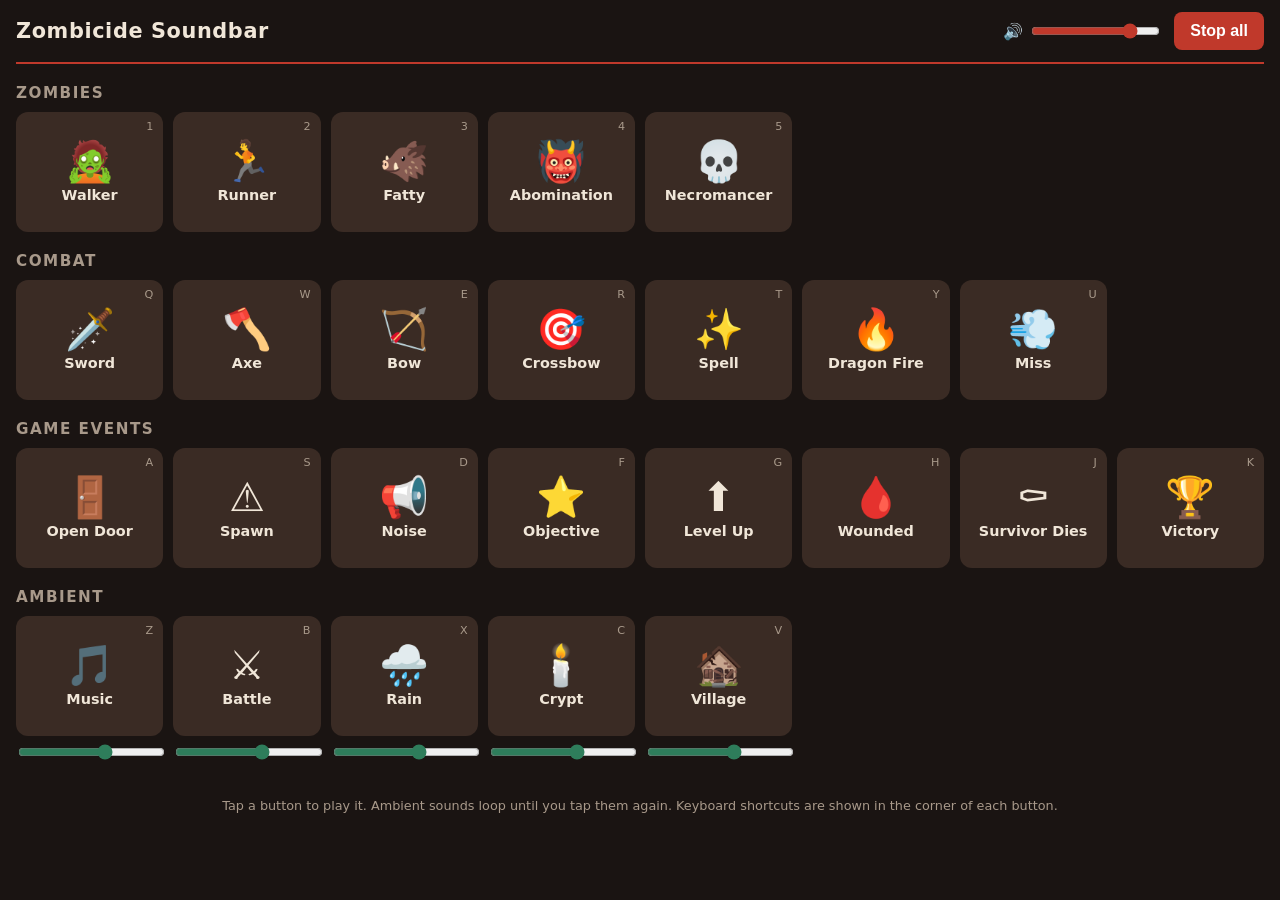
==== index.html @ a4a91b25 "First commit" ====
<!doctype html>
<html lang="en">
<head>
  <meta charset="utf-8">
  <meta name="viewport" content="width=device-width, initial-scale=1, viewport-fit=cover">
  <meta name="theme-color" content="#1a1412">
  <title>Zombicide Soundbar</title>
  <link rel="manifest" href="manifest.json">
  <link rel="icon" href="icon.svg" type="image/svg+xml">
  <link rel="apple-touch-icon" href="icon.svg">
  <link rel="stylesheet" href="style.css">
</head>
<body>
  <header class="topbar">
    <h1>Zombicide Soundbar</h1>
    <div class="controls">
      <label class="volume">
        <span aria-hidden="true">🔊</span>
        <input id="master-volume" type="range" min="0" max="1" step="0.05" value="0.8" aria-label="Master volume">
      </label>
      <button id="stop-all" class="stop-all" type="button">Stop all</button>
    </div>
  </header>

  <main id="board"></main>

  <footer class="hint">
    Tap a button to play it. Ambient sounds loop until you tap them again.
    <span class="desktop-only">Keyboard shortcuts are shown in the corner of each button.</span>
  </footer>

  <script src="sounds.js"></script>
  <script src="app.js"></script>
</body>
</html>
---- style.css ----
:root {
  --bg: #1a1412;
  --panel: #2a201c;
  --button: #3a2b24;
  --button-hover: #4a372e;
  --text: #f0e6d8;
  --muted: #a8998a;
  --accent: #c0392b;
  --ambient: #2e7d5b;
  --radius: 12px;
}

* { box-sizing: border-box; }

body {
  margin: 0;
  background: var(--bg);
  color: var(--text);
  font-family: system-ui, -apple-system, "Segoe UI", Roboto, sans-serif;
  padding: env(safe-area-inset-top) 16px env(safe-area-inset-bottom);
  -webkit-tap-highlight-color: transparent;
}

.topbar {
  position: sticky;
  top: 0;
  z-index: 1;
  display: flex;
  flex-wrap: wrap;
  align-items: center;
  justify-content: space-between;
  gap: 8px 16px;
  padding: 12px 0;
  background: var(--bg);
  border-bottom: 2px solid var(--accent);
}

h1 {
  margin: 0;
  font-size: 1.3rem;
  letter-spacing: 0.03em;
}

.controls {
  display: flex;
  align-items: center;
  gap: 12px;
}

.volume {
  display: flex;
  align-items: center;
  gap: 6px;
}

.stop-all {
  background: var(--accent);
  color: #fff;
  border: 0;
  border-radius: 8px;
  padding: 10px 16px;
  font-weight: 700;
  font-size: 1rem;
  cursor: pointer;
}

.section { margin: 20px 0; }

h2 {
  margin: 0 0 10px;
  font-size: 0.95rem;
  text-transform: uppercase;
  letter-spacing: 0.1em;
  color: var(--muted);
}

.grid {
  display: grid;
  grid-template-columns: repeat(auto-fill, minmax(110px, 1fr));
  gap: 10px;
}

.sound {
  position: relative;
  width: 100%;
  min-height: 96px;
  display: flex;
  flex-direction: column;
  align-items: center;
  justify-content: center;
  gap: 6px;
  padding: 10px 6px;
  background: var(--button);
  color: var(--text);
  border: 2px solid transparent;
  border-radius: var(--radius);
  font: inherit;
  cursor: pointer;
  user-select: none;
  touch-action: manipulation;
  transition: background 0.15s, transform 0.05s;
}

.sound:hover { background: var(--button-hover); }
.sound:active { transform: scale(0.96); }

.sound .icon { font-size: 2rem; line-height: 1; }
.sound .label { font-size: 0.9rem; font-weight: 600; text-align: center; }

.sound kbd {
  position: absolute;
  top: 6px;
  right: 8px;
  font-size: 0.7rem;
  color: var(--muted);
  font-family: inherit;
}

.sound.flash { animation: flash 0.4s ease-out; }

@keyframes flash {
  from { border-color: var(--accent); background: #5a2a22; }
  to   { border-color: transparent; }
}

.sound.missing { opacity: 0.35; }

.sound.loading { animation: pulse 0.8s ease-in-out infinite alternate; }

@keyframes pulse {
  from { opacity: 1; }
  to   { opacity: 0.5; }
}

.loop-cell {
  display: flex;
  flex-direction: column;
  gap: 6px;
}

.loop-cell input { width: 100%; }

.sound.active {
  background: var(--ambient);
  border-color: #6fd3a5;
}

input[type="range"] { accent-color: var(--accent); }
.ambient input[type="range"] { accent-color: var(--ambient); }

.hint {
  color: var(--muted);
  font-size: 0.8rem;
  text-align: center;
  padding: 16px 0 24px;
}

/* Hide keyboard hints on touch devices */
@media (hover: none) {
  .desktop-only { display: none; }
}

@media (min-width: 700px) {
  .grid { grid-template-columns: repeat(auto-fill, minmax(140px, 1fr)); }
  .sound { min-height: 120px; }
  .sound .icon { font-size: 2.5rem; }
}
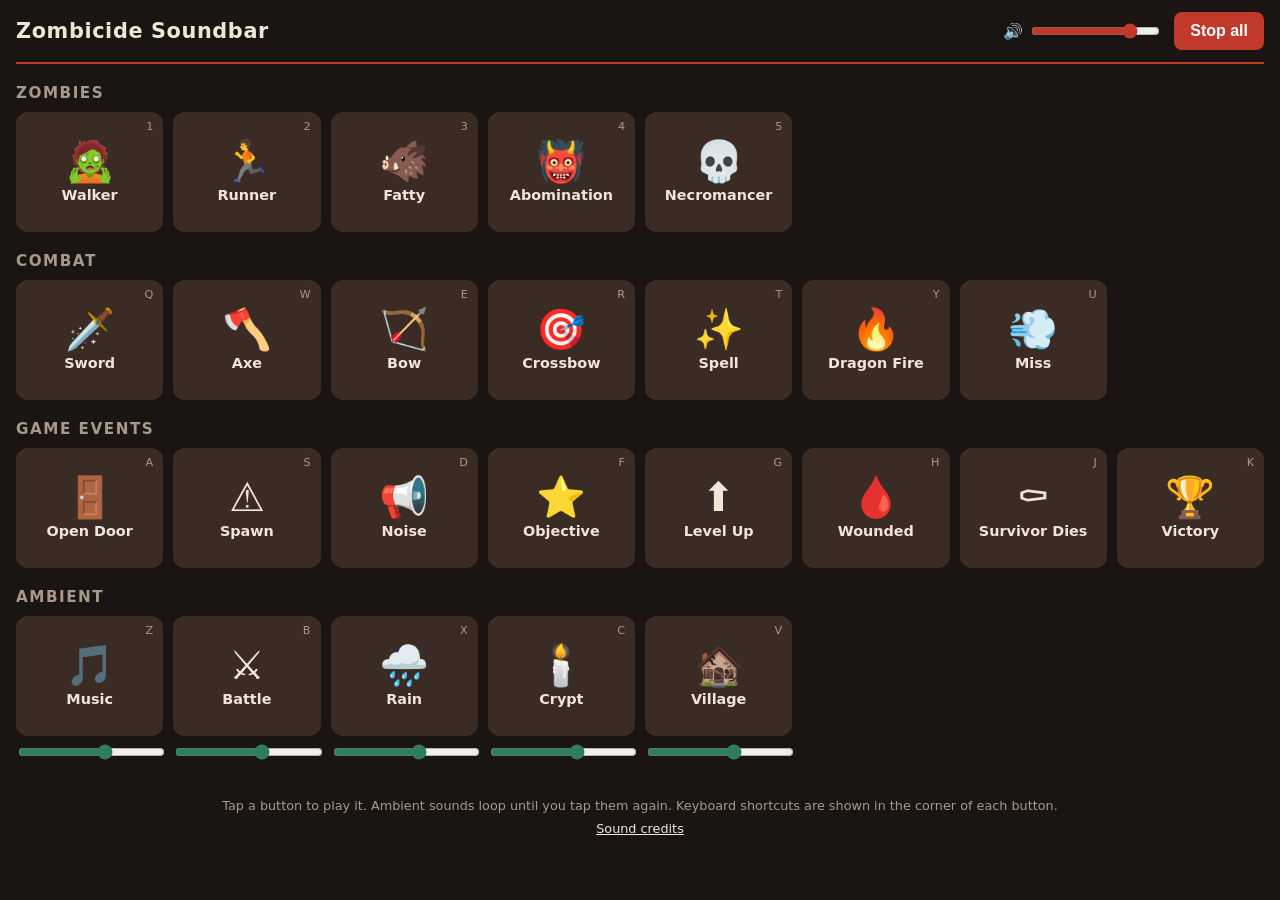
==== commit 5a2de600: "NEW: added credits" ====
--- a/index.html
+++ b/index.html
@@ -27,6 +27,7 @@
   <footer class="hint">
     Tap a button to play it. Ambient sounds loop until you tap them again.
     <span class="desktop-only">Keyboard shortcuts are shown in the corner of each button.</span>
+    <br><a href="credits.html">Sound credits</a>
   </footer>
 
   <script src="sounds.js"></script>
--- a/style.css
+++ b/style.css
@@ -155,6 +155,38 @@
   padding: 16px 0 24px;
 }
 
+.hint a,
+.credits a,
+.back {
+  color: var(--text);
+}
+
+.hint a { display: inline-block; margin-top: 8px; }
+
+.back { text-decoration: none; font-weight: 600; }
+
+.credits { max-width: 900px; padding: 16px 0 32px; line-height: 1.5; }
+
+.table-wrap { overflow-x: auto; }
+
+.credits table {
+  width: 100%;
+  border-collapse: collapse;
+  font-size: 0.9rem;
+}
+
+.credits th,
+.credits td {
+  text-align: left;
+  padding: 8px 10px;
+  border-bottom: 1px solid var(--button);
+  vertical-align: top;
+}
+
+.credits th { color: var(--muted); font-weight: 600; }
+
+.credits .note { color: var(--muted); font-size: 0.8rem; }
+
 /* Hide keyboard hints on touch devices */
 @media (hover: none) {
   .desktop-only { display: none; }
